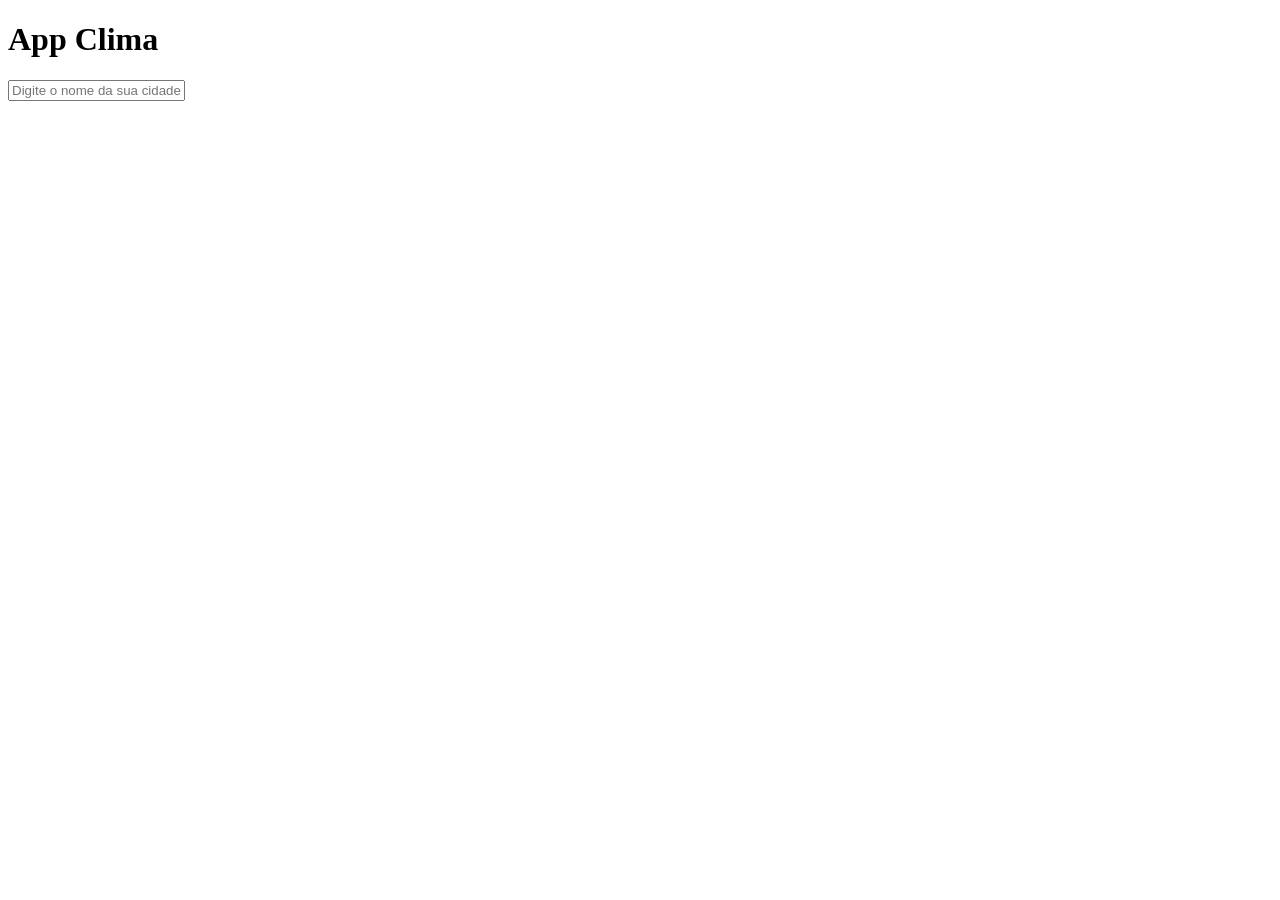
==== App Clima/index.html @ eb78d2ce "cria caixa de escrita" ====
<!DOCTYPE html>
<html lang="pt-BR">
<head>
    <meta charset="UTF-8">
    <meta name="viewport" content="width=device-width, initial-scale=1.0">
    <title>Home App CLima</title>
</head>
<body>
    <h1>App Clima</h1>
    <input type="text" placeholder="Digite o nome da sua cidade">
</body>
</html>
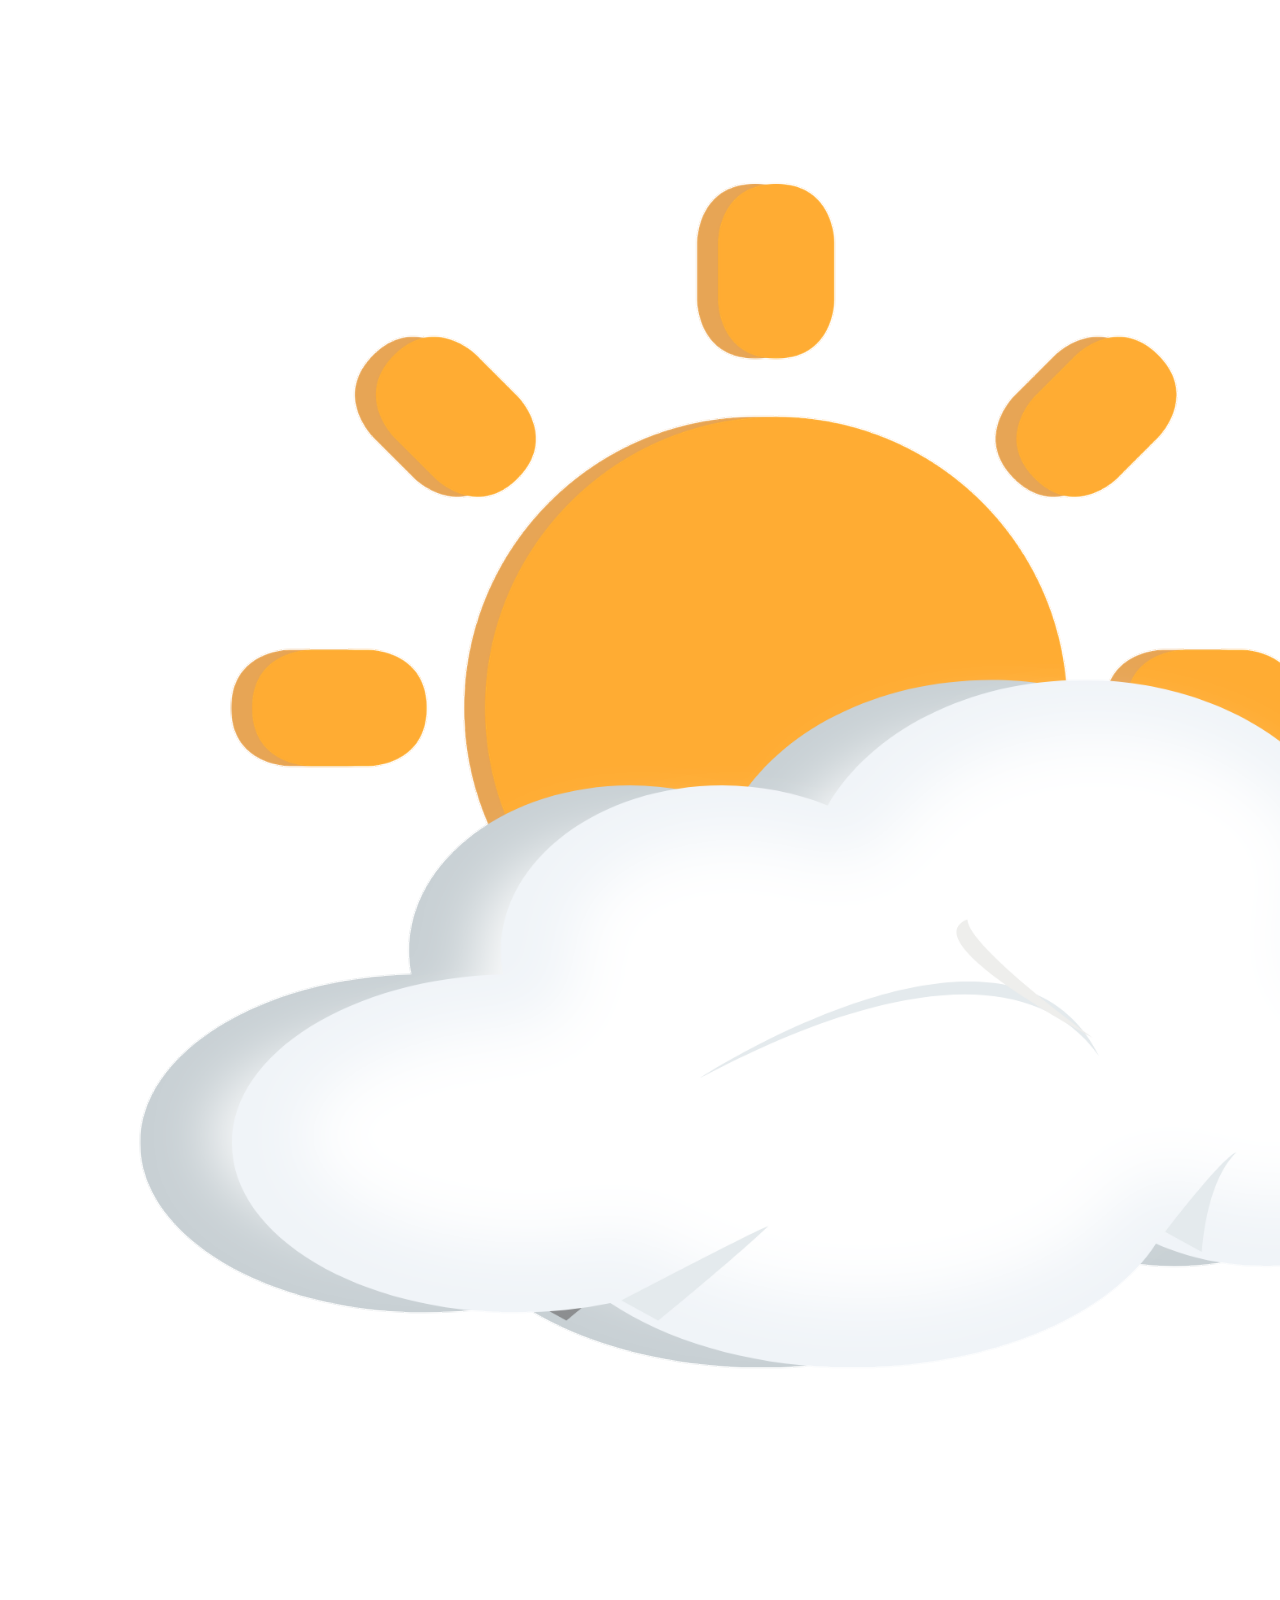
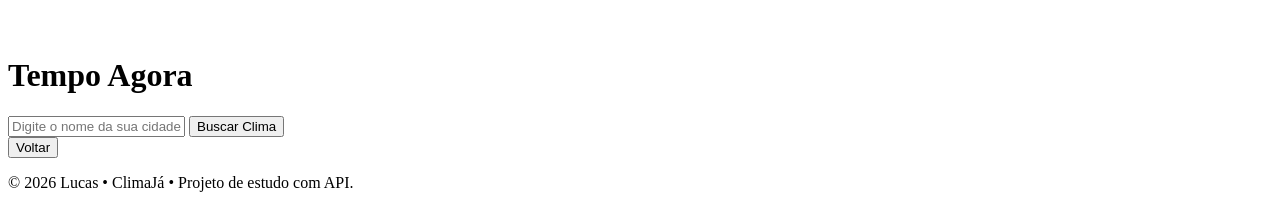
==== commit 898b213c: "git commit -m fix: move index.html para estrutura compatível com GitHub Pages" ====
--- a/App Clima/index.html
+++ b/App Clima/index.html
@@ -4,9 +4,46 @@
     <meta charset="UTF-8">
     <meta name="viewport" content="width=device-width, initial-scale=1.0">
     <title>Home App CLima</title>
+    <link rel="stylesheet" href="../css/style.css">
 </head>
 <body>
-    <h1>App Clima</h1>
-    <input type="text" placeholder="Digite o nome da sua cidade">
+    <script src="../config/config.js"></script>
+    <script src="../js/script.js"></script>
+    
+    <main>
+        <h1>
+            <img src="/App Clima/img/2.png" alt="">
+            <span class="tempo">Tempo</span>
+            <span class="agora">Agora</span>
+        </h1>
+        
+    
+
+        <!-- Tela de busca para o usuário digitar o nome da cidade e buscar o clima -->
+<div id="tela-busca">
+
+    <input type="text"
+    id="cidade"
+     placeholder="Digite o nome da sua cidade">
+
+     <button onclick="buscarClima()">Buscar Clima</button>
+</div>
+
+
+<div id="tela-resultado">
+
+     <div id="resultado">
+     </div>
+     <button id="btn-voltar" onclick="voltar()">Voltar</button>
+
+</div>
+     </main>
+
+    
+     <footer>
+         <p>&copy; 2026 Lucas • ClimaJá • Projeto de estudo com API.</p>
+     </footer>
+
+
 </body>
 </html>
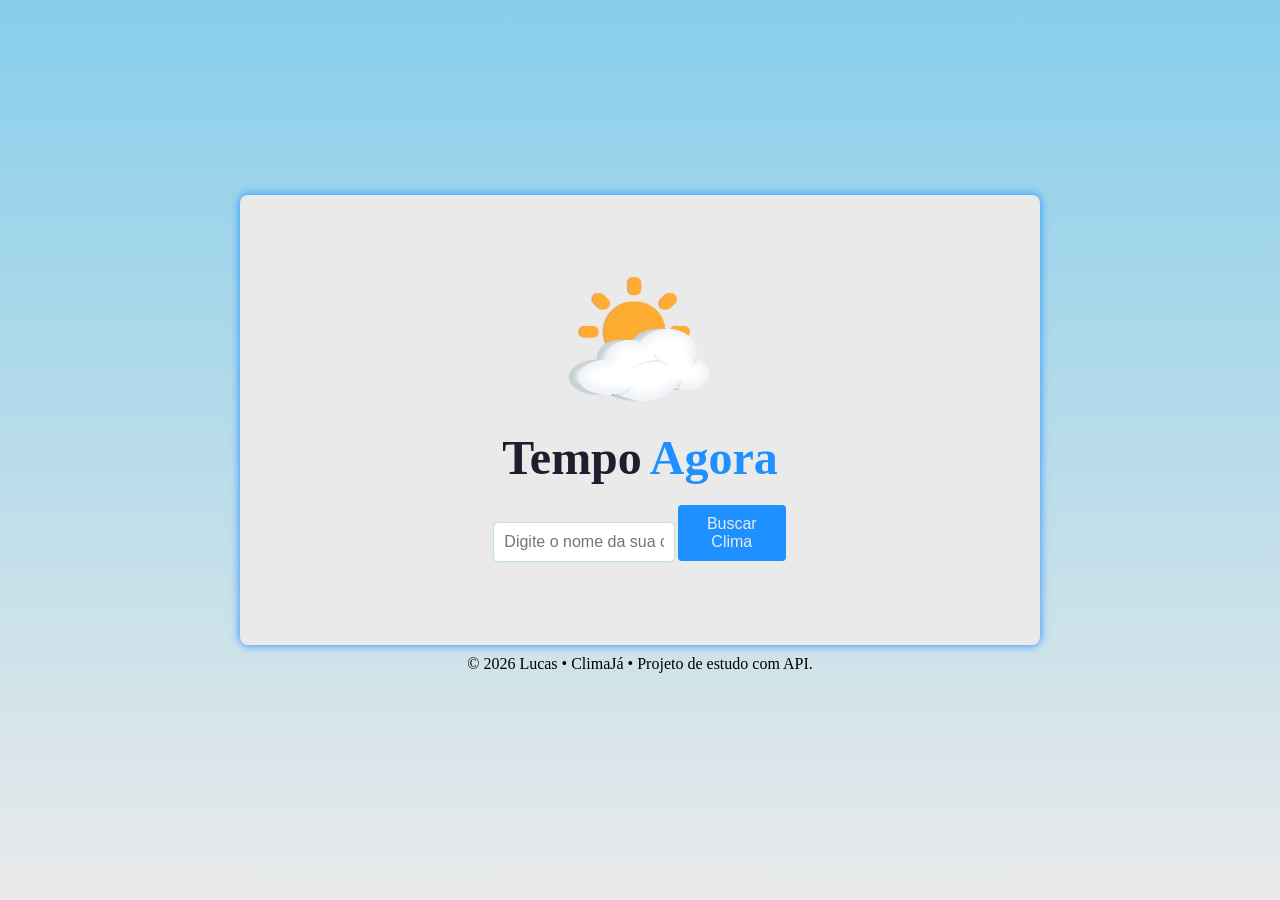
==== commit 8e749bac: "fix: corrigi erro de caminho do js, css e confing" ====
--- a/App Clima/index.html
+++ b/App Clima/index.html
@@ -4,11 +4,11 @@
     <meta charset="UTF-8">
     <meta name="viewport" content="width=device-width, initial-scale=1.0">
     <title>Home App CLima</title>
-    <link rel="stylesheet" href="../css/style.css">
+    <link rel="stylesheet" href="css/style.css">
 </head>
 <body>
-    <script src="../config/config.js"></script>
-    <script src="../js/script.js"></script>
+    <script src="config/config.js"></script>
+    <script src="js/script.js"></script>
     
     <main>
         <h1>
--- a/App Clima/css/style.css
+++ b/App Clima/css/style.css
@@ -0,0 +1,120 @@
+* {
+    margin: 0;
+    padding: 0;
+    box-sizing: border-box;
+}
+#btn-voltar {
+    display: none;
+}
+
+@import url('https://fonts.googleapis.com/css2?family=Caveat:wght@400..700&display=swap');
+
+
+
+:root {
+    --cor0: #87CEEB;
+    --cor1: #1E90FF;
+    --cor2: #FFD166;
+    --cor3: #eaeaea;
+    --cor4: #333333;
+    --cor5: #1E1E2F;
+    --cor6: #2A2A40;
+    --cor7: #4FC3F7;
+    --cor8: #cacaca;
+    --fonte0: Arial, Helvetica , sans-serif;
+    --fonte1: 'Bebas Neue', cursive ;
+    --fonte2: 'Caveat', cursive ;
+}
+
+body {
+    height: 100vh;
+    display: flex;
+    flex-direction: column;
+    justify-content: center;
+    align-items: center; 
+    background: linear-gradient(var(--cor0), var(--cor3));
+    
+
+}
+
+img {
+    width: 170px;
+    height: 170px;
+    margin: auto;
+    display: flex;
+
+}
+
+h1 {
+    margin-bottom: 20px;
+    font-family: 'Caveat', cursive;
+    
+}
+.tempo {
+    color: var(--cor5);
+    font-size: 1.5em;
+    margin-right: 0px;
+}
+.agora {
+    color: var(--cor1);
+    font-size: 1.5em;
+    margin-left: 0px;
+}
+
+main
+ { 
+    height: 450px;
+    min-height: 200px;
+    width: 90%;
+    max-width: 800px;
+    background: var(--cor3); 
+    text-align: center ;
+    border-radius: 8px;
+    display: flex;
+    flex-direction: column;
+    justify-content: center;
+    align-items: center;
+    box-shadow: var(--cor1) 0px 0px 10px;
+}
+
+
+
+input {
+    width: 50%;
+    padding: 10px;
+    margin-bottom: 20px;
+    border: none;
+    border-radius: 4px;
+    font-size: 16px;
+    box-shadow: 0 0 2px var(--cor7);
+}
+
+button {
+    padding: 10px 20px;
+    background: var(--cor1);
+    color: var(--cor3);
+    border: none;
+    border-radius: 4px;
+    font-size: 16px;
+    cursor: pointer;
+    width: 30%;
+}
+
+#btn-voltar {
+    background: var(--cor7);
+    margin-top: 10px;
+    margin: auto;
+}
+
+footer {
+    width: 100%;
+    padding: 10px;
+    align-items: center;
+    height: 60px;
+    text-align: center;
+}
+
+/* Esconder telas */
+.escondido {
+    display: none;
+}
